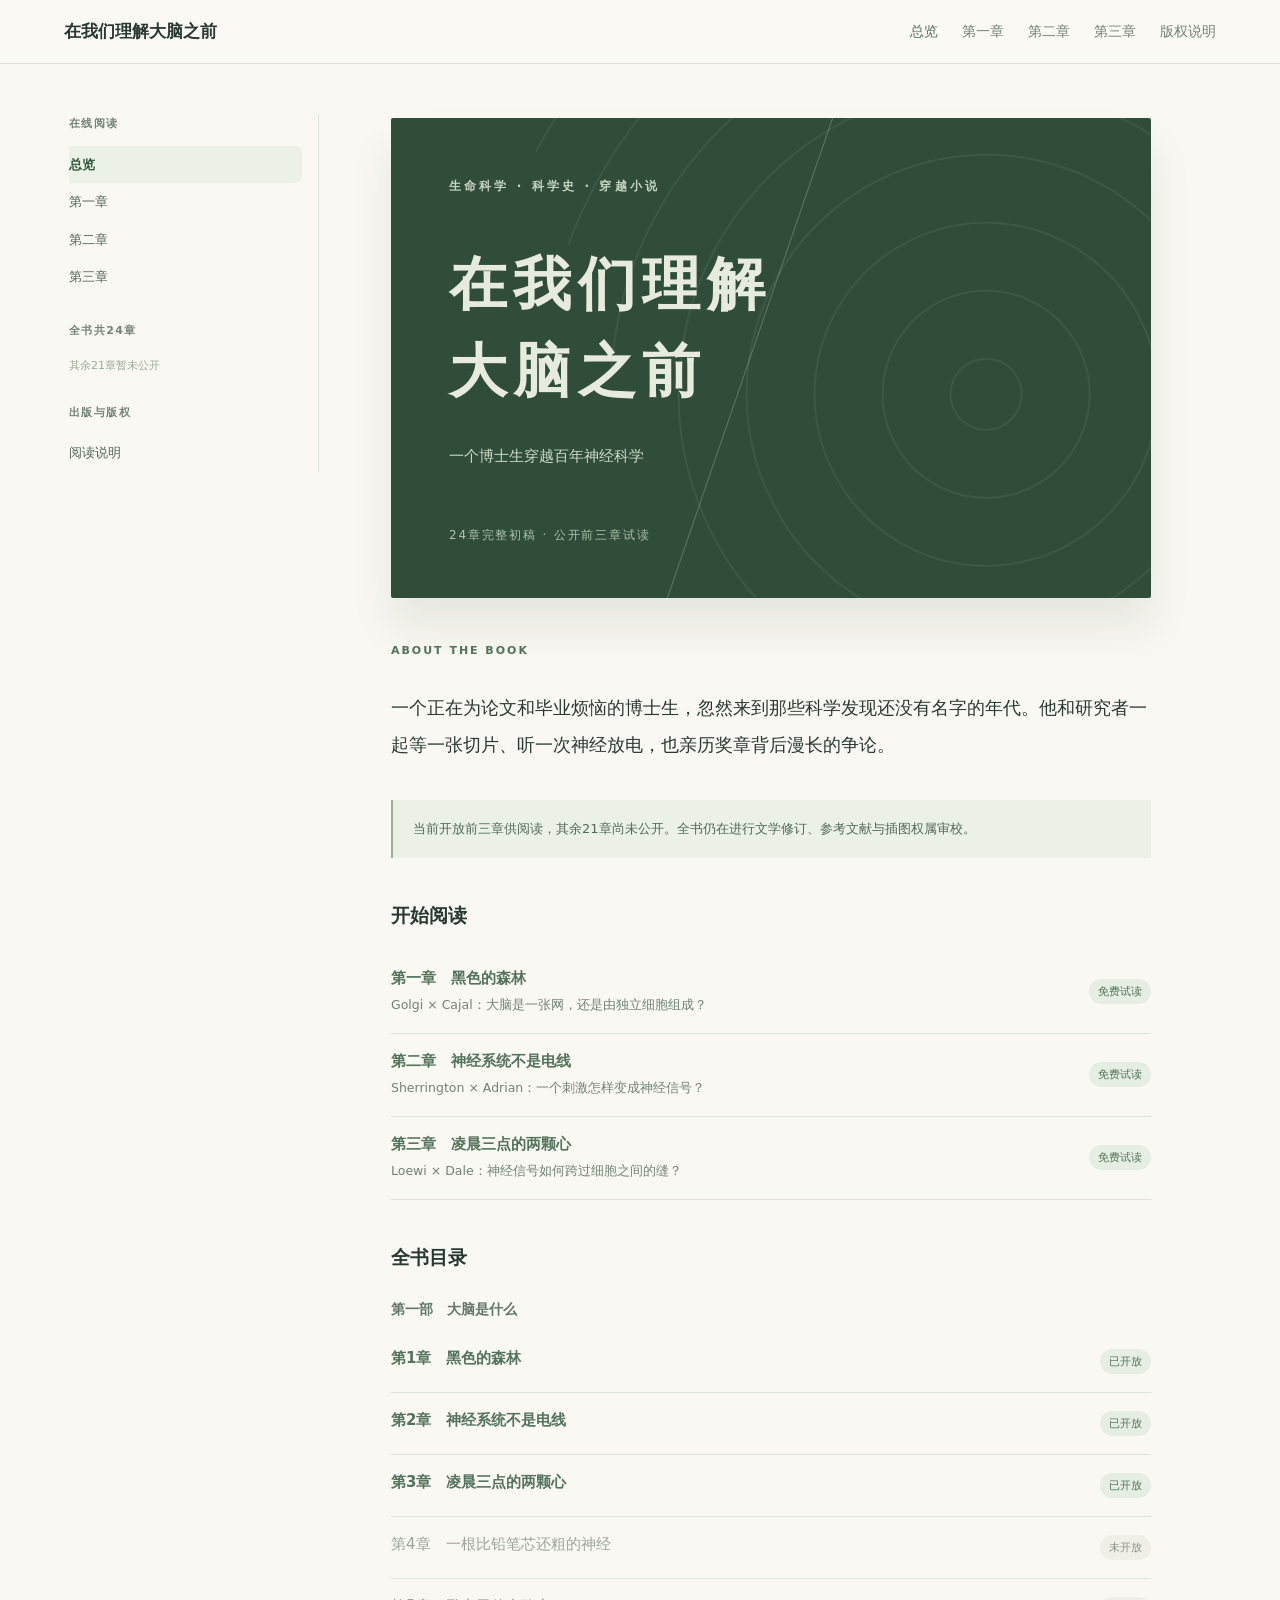
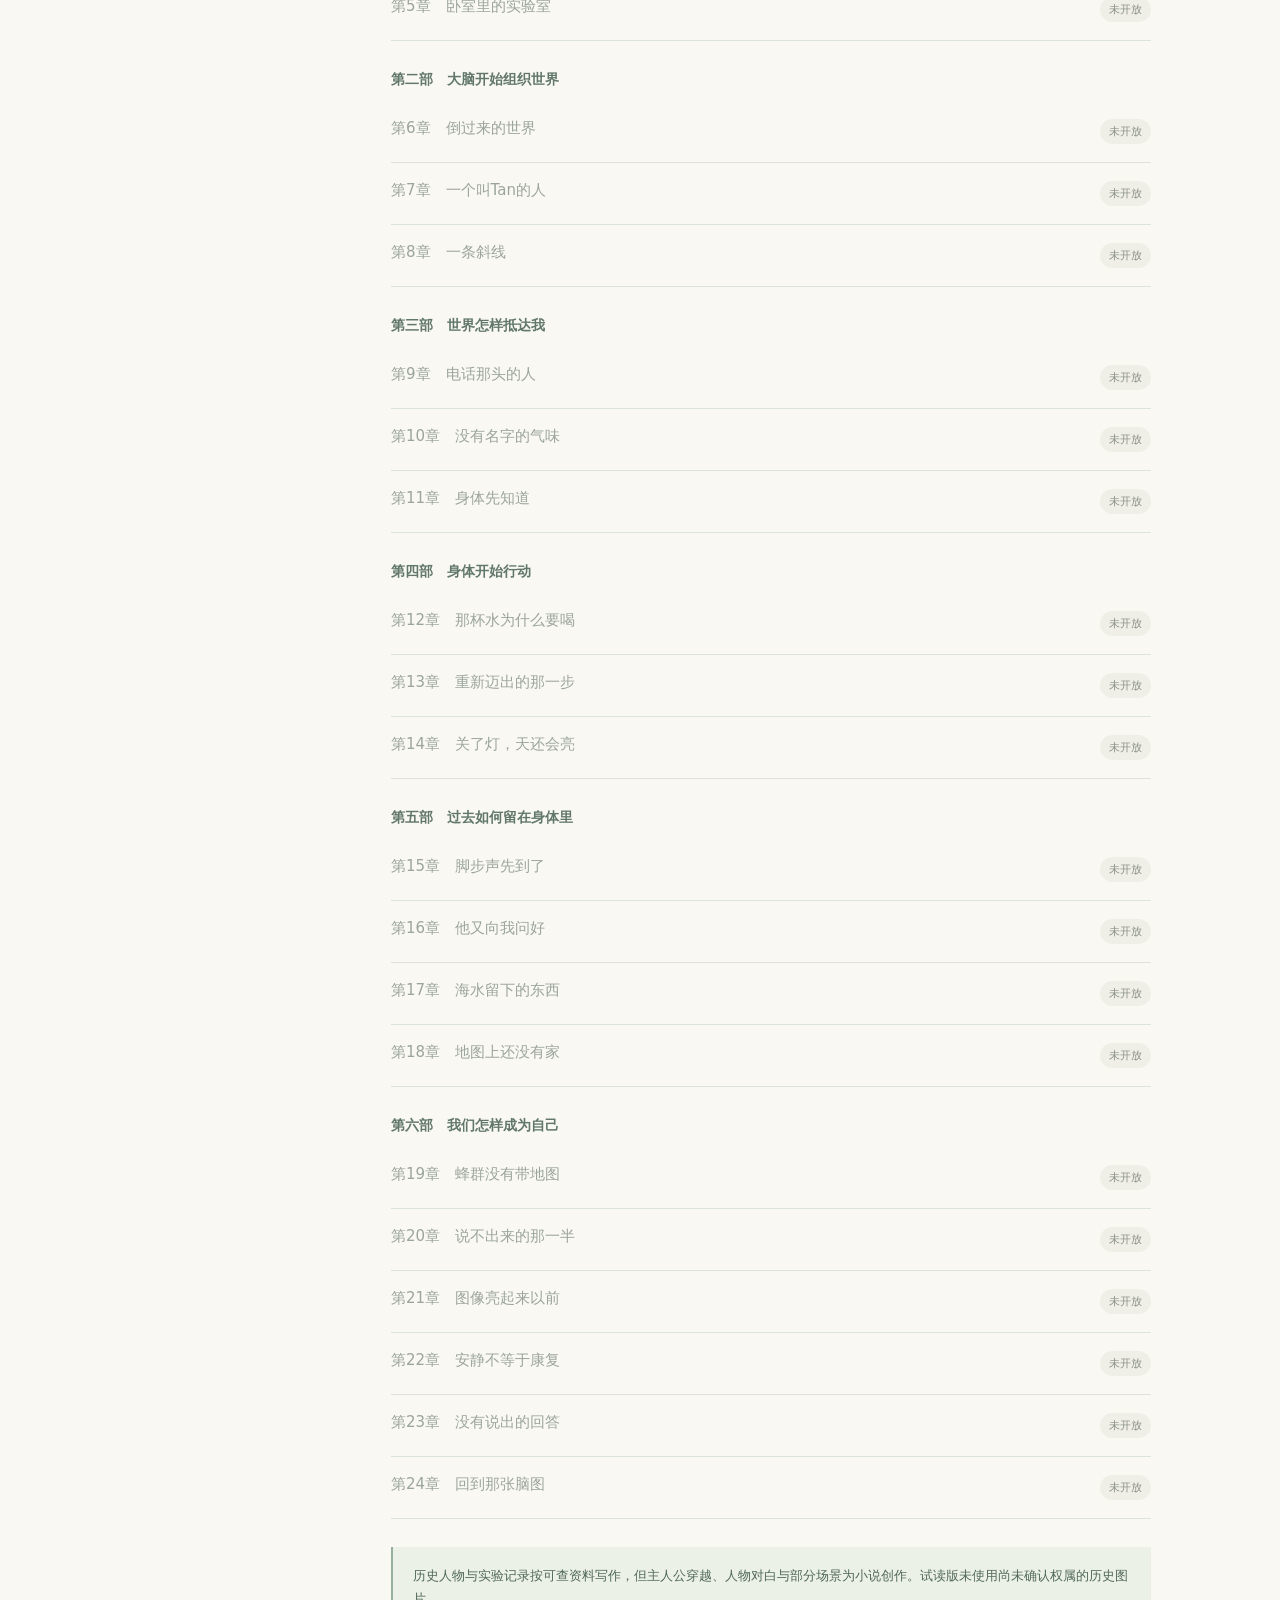
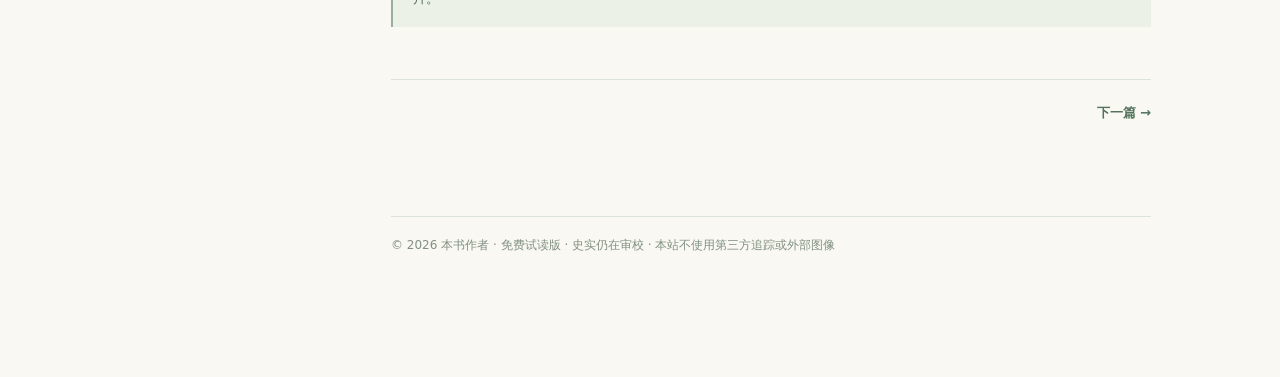
==== docs/brain-novel/index.html @ 2ee78c42 "Publish Quarto brain-novel three-chapter preview site" ====
<!doctype html>
<html lang="zh-CN"><head><meta charset="UTF-8"/><meta name="viewport" content="width=device-width, initial-scale=1"/>
<title>书籍首页 · 在我们理解大脑之前</title><meta name="description" content="一个博士生穿越百年神经科学——以真实科学史为背景的原创小说，前3章免费试读。"/>
<meta name="theme-color" content="#304d3a"/><link rel="stylesheet" href="book.css"/></head>
<body><a class="skip" href="#content">跳转至正文</a><header class="topbar"><div class="topbar-inner">
<a class="brand" href="index.html">在我们理解大脑之前</a><div class="toplinks"><a href="index.html" class="active">总览</a><a href="ch01.html" class="">第一章</a><a href="ch02.html" class="">第二章</a><a href="ch03.html" class="">第三章</a><a href="about.html" class="">版权说明</a></div></div></header>
<div class="layout"><aside class="sidenav" aria-label="试读目录"><div class="nav-label">在线阅读</div><a href="index.html" class="active">总览</a><a href="ch01.html" class="">第一章</a><a href="ch02.html" class="">第二章</a><a href="ch03.html" class="">第三章</a><div class="nav-label">全书共24章</div><span class="small">其余21章暂未公开</span><div class="nav-label">出版与版权</div><a href="about.html">阅读说明</a></aside>
<main id="content"><div class="cover"><div class="cover-small">生命科学 · 科学史 · 穿越小说</div>
<div class="cover-title">在我们理解<br/>大脑之前</div><div class="cover-sub">一个博士生穿越百年神经科学</div>
<div class="cover-bottom">24章完整初稿 · 公开前三章试读</div></div>
<div class="overline">ABOUT THE BOOK</div><div class="lead">一个正在为论文和毕业烦恼的博士生，忽然来到那些科学发现还没有名字的年代。他和研究者一起等一张切片、听一次神经放电，也亲历奖章背后漫长的争论。</div>
<div class="info">当前开放前三章供阅读，其余21章尚未公开。全书仍在进行文学修订、参考文献与插图权属审校。</div><h2 class="section-heading">开始阅读</h2><div class="chapter-teaser"><div><a href="ch01.html">第一章　黑色的森林</a><small>Golgi × Cajal：大脑是一张网，还是由独立细胞组成？</small></div><span class="chip">免费试读</span></div><div class="chapter-teaser"><div><a href="ch02.html">第二章　神经系统不是电线</a><small>Sherrington × Adrian：一个刺激怎样变成神经信号？</small></div><span class="chip">免费试读</span></div><div class="chapter-teaser"><div><a href="ch03.html">第三章　凌晨三点的两颗心</a><small>Loewi × Dale：神经信号如何跨过细胞之间的缝？</small></div><span class="chip">免费试读</span></div><h2 class="section-heading">全书目录</h2><h3 style="font:700 14px var(--sans);margin:30px 0 12px;color:#617769">第一部　大脑是什么</h3><div class="chapter-teaser"><a href="ch01.html">第1章　黑色的森林</a><span class="chip">已开放</span></div><div class="chapter-teaser"><a href="ch02.html">第2章　神经系统不是电线</a><span class="chip">已开放</span></div><div class="chapter-teaser"><a href="ch03.html">第3章　凌晨三点的两颗心</a><span class="chip">已开放</span></div><div class="chapter-teaser" style="color:#9ba59b"><span>第4章　一根比铅笔芯还粗的神经</span><span class="chip locked">未开放</span></div><div class="chapter-teaser" style="color:#9ba59b"><span>第5章　卧室里的实验室</span><span class="chip locked">未开放</span></div><h3 style="font:700 14px var(--sans);margin:30px 0 12px;color:#617769">第二部　大脑开始组织世界</h3><div class="chapter-teaser" style="color:#9ba59b"><span>第6章　倒过来的世界</span><span class="chip locked">未开放</span></div><div class="chapter-teaser" style="color:#9ba59b"><span>第7章　一个叫Tan的人</span><span class="chip locked">未开放</span></div><div class="chapter-teaser" style="color:#9ba59b"><span>第8章　一条斜线</span><span class="chip locked">未开放</span></div><h3 style="font:700 14px var(--sans);margin:30px 0 12px;color:#617769">第三部　世界怎样抵达我</h3><div class="chapter-teaser" style="color:#9ba59b"><span>第9章　电话那头的人</span><span class="chip locked">未开放</span></div><div class="chapter-teaser" style="color:#9ba59b"><span>第10章　没有名字的气味</span><span class="chip locked">未开放</span></div><div class="chapter-teaser" style="color:#9ba59b"><span>第11章　身体先知道</span><span class="chip locked">未开放</span></div><h3 style="font:700 14px var(--sans);margin:30px 0 12px;color:#617769">第四部　身体开始行动</h3><div class="chapter-teaser" style="color:#9ba59b"><span>第12章　那杯水为什么要喝</span><span class="chip locked">未开放</span></div><div class="chapter-teaser" style="color:#9ba59b"><span>第13章　重新迈出的那一步</span><span class="chip locked">未开放</span></div><div class="chapter-teaser" style="color:#9ba59b"><span>第14章　关了灯，天还会亮</span><span class="chip locked">未开放</span></div><h3 style="font:700 14px var(--sans);margin:30px 0 12px;color:#617769">第五部　过去如何留在身体里</h3><div class="chapter-teaser" style="color:#9ba59b"><span>第15章　脚步声先到了</span><span class="chip locked">未开放</span></div><div class="chapter-teaser" style="color:#9ba59b"><span>第16章　他又向我问好</span><span class="chip locked">未开放</span></div><div class="chapter-teaser" style="color:#9ba59b"><span>第17章　海水留下的东西</span><span class="chip locked">未开放</span></div><div class="chapter-teaser" style="color:#9ba59b"><span>第18章　地图上还没有家</span><span class="chip locked">未开放</span></div><h3 style="font:700 14px var(--sans);margin:30px 0 12px;color:#617769">第六部　我们怎样成为自己</h3><div class="chapter-teaser" style="color:#9ba59b"><span>第19章　蜂群没有带地图</span><span class="chip locked">未开放</span></div><div class="chapter-teaser" style="color:#9ba59b"><span>第20章　说不出来的那一半</span><span class="chip locked">未开放</span></div><div class="chapter-teaser" style="color:#9ba59b"><span>第21章　图像亮起来以前</span><span class="chip locked">未开放</span></div><div class="chapter-teaser" style="color:#9ba59b"><span>第22章　安静不等于康复</span><span class="chip locked">未开放</span></div><div class="chapter-teaser" style="color:#9ba59b"><span>第23章　没有说出的回答</span><span class="chip locked">未开放</span></div><div class="chapter-teaser" style="color:#9ba59b"><span>第24章　回到那张脑图</span><span class="chip locked">未开放</span></div><div class="info">历史人物与实验记录按可查资料写作，但主人公穿越、人物对白与部分场景为小说创作。试读版未使用尚未确认权属的历史图片。</div><nav class="endnav"><span></span><a href="ch01.html">下一篇 →</a></nav><footer class="footer">© 2026 本书作者 · 免费试读版 · 史实仍在审校 · 本站不使用第三方追踪或外部图像</footer></main></div>
</body></html>
---- docs/brain-novel/book.css ----
/* Dedicated, original site typography—no third-party images, scripts, fonts. */
:root{--ink:#28392f;--muted:#718275;--paper:#f9f8f2;--panel:#fffefa;--line:#dce3d8;--accent:#53735d;--accentlight:#ecf1e8;--sans:"Noto Sans CJK SC","PingFang SC","Microsoft YaHei",system-ui,sans-serif;--serif:"Source Han Serif SC","Noto Serif CJK SC","Songti SC","SimSun",serif}
*{box-sizing:border-box}html{scroll-behavior:smooth}body{margin:0;background:var(--paper);color:var(--ink);font-family:var(--serif);-webkit-font-smoothing:antialiased}
a{color:var(--accent);text-underline-offset:3px}a:hover{color:#243e2b}
.topbar{height:64px;background:rgba(250,249,244,.94);position:sticky;top:0;z-index:9;backdrop-filter:blur(12px);border-bottom:1px solid var(--line);font:14px var(--sans)}
.topbar-inner{max-width:1200px;height:100%;margin:auto;padding:0 24px;display:flex;align-items:center;justify-content:space-between;gap:20px}.brand{font-family:var(--serif);font-weight:700;font-size:17px;text-decoration:none;color:var(--ink);white-space:nowrap}.toplinks{display:flex;align-items:center;gap:24px}.toplinks a{text-decoration:none;color:var(--muted)}.toplinks a.active,.toplinks a:hover{color:var(--accent)}
.layout{max-width:1190px;margin:0 auto;display:grid;grid-template-columns:250px minmax(0,760px);gap:72px;padding:50px 24px 120px}.sidenav{position:sticky;align-self:start;top:112px;max-height:calc(100vh - 140px);overflow:auto;font:13px/1.8 var(--sans);padding-right:16px;border-right:1px solid var(--line)}.nav-label{font-size:11px;font-weight:750;color:var(--muted);letter-spacing:.13em;margin:26px 0 12px}.nav-label:first-child{margin-top:0}.sidenav a{display:block;padding:7px 10px;margin-left:-10px;border-radius:7px;text-decoration:none;color:#526458}.sidenav a.active{color:#30583c;background:var(--accentlight);font-weight:700}.sidenav .disabled{display:block;padding:6px 10px;color:#a6aea4}.sidenav .small{font-size:11px;color:#9aa798}
main{min-width:0}.overline{font:700 11px/1.6 var(--sans);letter-spacing:.18em;color:var(--accent);text-transform:uppercase}.chapter-name{font-size:42px;font-weight:700;line-height:1.4;letter-spacing:.04em;margin:18px 0 12px;color:#24392b}.subtitle{font:15px/1.7 var(--sans);color:#708173;margin-bottom:42px}.chapter-rule{width:48px;height:2px;background:#88a38e;margin:24px 0 40px}.prose{font-size:17px;line-height:2.05;letter-spacing:.013em}.prose p{margin:0 0 1.32em;text-align:justify;text-indent:2em}.prose hr{border:0;margin:44px auto;width:54px;height:1px;background:#8fa494}.prose hr:after{content:'✦';font-size:13px;position:relative;top:-15px;left:21px;background:var(--paper);color:#748d75;padding:0 6px}.footnotes{border-top:1px solid var(--line);padding-top:26px;margin-top:70px}.footnotes h2{font:700 18px var(--sans);margin:0 0 20px}.footnotes p{font:13px/1.85 var(--sans);text-indent:0;margin:0 0 12px;color:#4e6053}.refs{font:12px/1.7 var(--sans);padding-left:0;list-style:none;color:#586b5e}.refs li{margin:0 0 8px;overflow-wrap:anywhere}.footnote-note{font:12px/1.8 var(--sans);color:var(--muted)}.endnav{display:flex;justify-content:space-between;border-top:1px solid var(--line);margin-top:52px;padding:24px 0;gap:12px;font:13px var(--sans)}.endnav a{text-decoration:none;font-weight:600}.footer{border-top:1px solid var(--line);margin-top:70px;padding-top:18px;color:#819083;font:12px/1.8 var(--sans)}
/* Cover intentionally uses CSS geometry, not copied archival art */
.cover{background:#304d3a;min-height:480px;color:#e6ebdd;padding:60px 58px;position:relative;overflow:hidden;border-radius:2px;box-shadow:0 28px 44px rgba(34,60,42,.09);margin:4px 0 44px}.cover:before{content:'';position:absolute;inset:-190px -160px -140px 30%;background:repeating-radial-gradient(circle at 50% 58%,transparent 0 34px,rgba(230,240,225,.07) 35px 36px,transparent 37px 68px);transform:rotate(-19deg)}.cover:after{content:'';position:absolute;left:45%;top:-30%;height:180%;border-left:1px solid rgba(231,241,229,.25);transform:rotate(19deg)}.cover-small{position:relative;z-index:1;font:700 12px var(--sans);letter-spacing:.26em;color:#c5d3bf}.cover-title{position:relative;z-index:1;font-weight:700;letter-spacing:.11em;font-size:clamp(37px,5vw,58px);line-height:1.5;margin:46px 0 26px;max-width:430px}.cover-sub{position:relative;z-index:1;font:15px/2 var(--sans);color:#cdd9c5}.cover-bottom{position:absolute;bottom:54px;left:58px;font:12px var(--sans);letter-spacing:.15em;color:#adc3aa}
.lead{font-size:18px;line-height:2.1;margin:30px 0 35px}.info{background:var(--accentlight);border-left:2px solid #98b09b;padding:17px 20px;font:13px/1.8 var(--sans);color:#516957;margin:28px 0}.section-heading{font:700 19px var(--sans);margin:45px 0 22px}.chapter-teaser{border-bottom:1px solid var(--line);padding:18px 0;display:flex;gap:14px;justify-content:space-between;font:15px var(--sans)}.chapter-teaser a{text-decoration:none;font-weight:650}.chapter-teaser small{display:block;color:var(--muted);margin-top:7px;line-height:1.6}.chip{font:11px var(--sans);color:#517359;background:#e6ede3;border-radius:20px;padding:5px 9px;align-self:center;white-space:nowrap}.chip.locked{background:#f0efe7;color:#8a9188}.skip{position:absolute;left:-9999px}.skip:focus{left:12px;top:12px;padding:12px;background:white;z-index:100}
@media(max-width:920px){.layout{grid-template-columns:1fr;gap:0;padding:34px 26px 80px}.sidenav{display:none}.topbar-inner{padding:0 18px}.chapter-name{font-size:36px}.cover{min-height:440px;padding:48px 38px}.cover-bottom{left:38px}.prose{font-size:16px;line-height:2.05}}
@media(max-width:560px){.topbar{height:58px}.toplinks{gap:12px;font-size:12px}.toplinks a:not(.keep){display:none}.layout{padding:28px 18px 60px}.chapter-name{font-size:30px}.cover{min-height:390px;padding:38px 28px}.cover-title{font-size:37px;margin-top:34px}.cover-bottom{left:28px;bottom:36px}.prose{font-size:16px;line-height:2.02;letter-spacing:0}.chapter-teaser{align-items:center}.subtitle{font-size:13px}}
/* Quarto-generated book styling applied after GitHub Actions rebuild */
#quarto-content p{font-family:var(--serif);line-height:2.04;font-size:1.05rem}#quarto-content h1,#quarto-content h2{font-family:var(--serif)}#quarto-content .page-columns{max-width:1250px}.sidebar{font-family:var(--sans)}.quarto-title-block .title{letter-spacing:.08em}
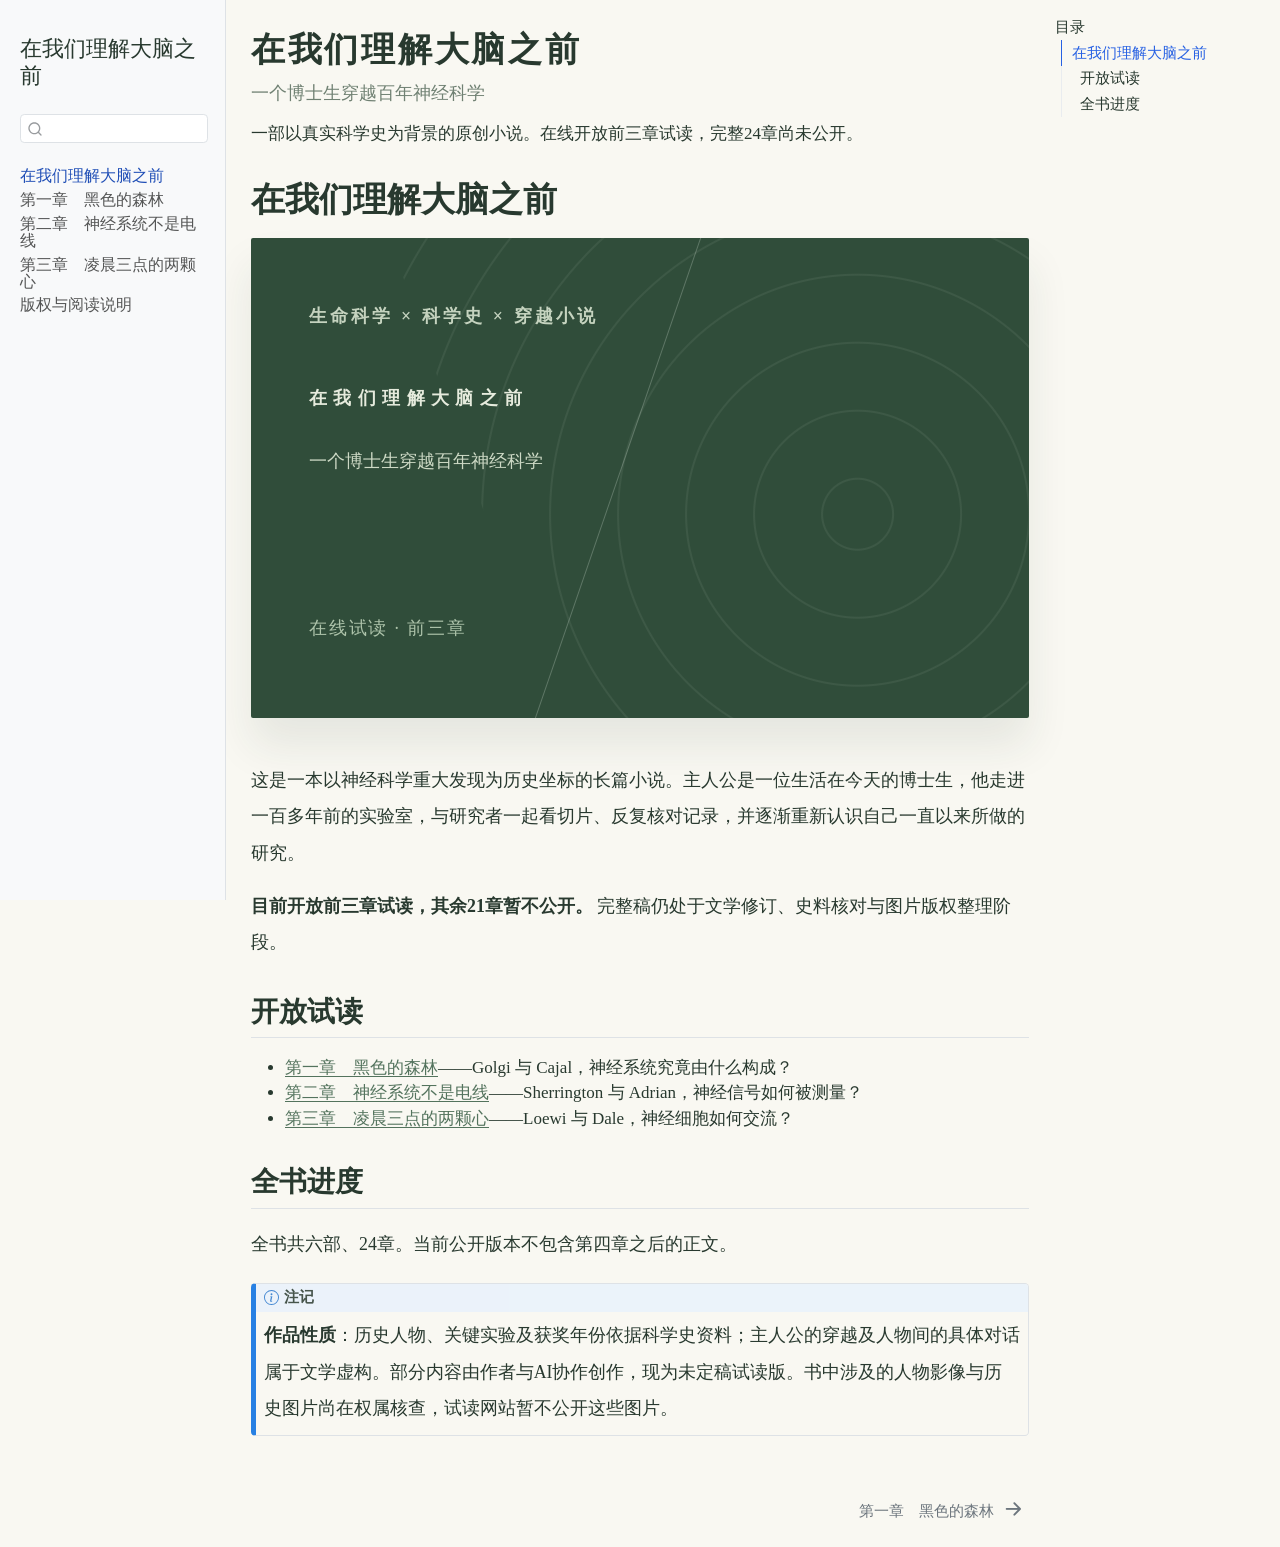
==== commit 34fda54e: "Build Quarto preview of brain novel" ====
--- a/docs/brain-novel/index.html
+++ b/docs/brain-novel/index.html
@@ -1,13 +1,652 @@
-<!doctype html>
-<html lang="zh-CN"><head><meta charset="UTF-8"/><meta name="viewport" content="width=device-width, initial-scale=1"/>
-<title>书籍首页 · 在我们理解大脑之前</title><meta name="description" content="一个博士生穿越百年神经科学——以真实科学史为背景的原创小说，前3章免费试读。"/>
-<meta name="theme-color" content="#304d3a"/><link rel="stylesheet" href="book.css"/></head>
-<body><a class="skip" href="#content">跳转至正文</a><header class="topbar"><div class="topbar-inner">
-<a class="brand" href="index.html">在我们理解大脑之前</a><div class="toplinks"><a href="index.html" class="active">总览</a><a href="ch01.html" class="">第一章</a><a href="ch02.html" class="">第二章</a><a href="ch03.html" class="">第三章</a><a href="about.html" class="">版权说明</a></div></div></header>
-<div class="layout"><aside class="sidenav" aria-label="试读目录"><div class="nav-label">在线阅读</div><a href="index.html" class="active">总览</a><a href="ch01.html" class="">第一章</a><a href="ch02.html" class="">第二章</a><a href="ch03.html" class="">第三章</a><div class="nav-label">全书共24章</div><span class="small">其余21章暂未公开</span><div class="nav-label">出版与版权</div><a href="about.html">阅读说明</a></aside>
-<main id="content"><div class="cover"><div class="cover-small">生命科学 · 科学史 · 穿越小说</div>
-<div class="cover-title">在我们理解<br/>大脑之前</div><div class="cover-sub">一个博士生穿越百年神经科学</div>
-<div class="cover-bottom">24章完整初稿 · 公开前三章试读</div></div>
-<div class="overline">ABOUT THE BOOK</div><div class="lead">一个正在为论文和毕业烦恼的博士生，忽然来到那些科学发现还没有名字的年代。他和研究者一起等一张切片、听一次神经放电，也亲历奖章背后漫长的争论。</div>
-<div class="info">当前开放前三章供阅读，其余21章尚未公开。全书仍在进行文学修订、参考文献与插图权属审校。</div><h2 class="section-heading">开始阅读</h2><div class="chapter-teaser"><div><a href="ch01.html">第一章　黑色的森林</a><small>Golgi × Cajal：大脑是一张网，还是由独立细胞组成？</small></div><span class="chip">免费试读</span></div><div class="chapter-teaser"><div><a href="ch02.html">第二章　神经系统不是电线</a><small>Sherrington × Adrian：一个刺激怎样变成神经信号？</small></div><span class="chip">免费试读</span></div><div class="chapter-teaser"><div><a href="ch03.html">第三章　凌晨三点的两颗心</a><small>Loewi × Dale：神经信号如何跨过细胞之间的缝？</small></div><span class="chip">免费试读</span></div><h2 class="section-heading">全书目录</h2><h3 style="font:700 14px var(--sans);margin:30px 0 12px;color:#617769">第一部　大脑是什么</h3><div class="chapter-teaser"><a href="ch01.html">第1章　黑色的森林</a><span class="chip">已开放</span></div><div class="chapter-teaser"><a href="ch02.html">第2章　神经系统不是电线</a><span class="chip">已开放</span></div><div class="chapter-teaser"><a href="ch03.html">第3章　凌晨三点的两颗心</a><span class="chip">已开放</span></div><div class="chapter-teaser" style="color:#9ba59b"><span>第4章　一根比铅笔芯还粗的神经</span><span class="chip locked">未开放</span></div><div class="chapter-teaser" style="color:#9ba59b"><span>第5章　卧室里的实验室</span><span class="chip locked">未开放</span></div><h3 style="font:700 14px var(--sans);margin:30px 0 12px;color:#617769">第二部　大脑开始组织世界</h3><div class="chapter-teaser" style="color:#9ba59b"><span>第6章　倒过来的世界</span><span class="chip locked">未开放</span></div><div class="chapter-teaser" style="color:#9ba59b"><span>第7章　一个叫Tan的人</span><span class="chip locked">未开放</span></div><div class="chapter-teaser" style="color:#9ba59b"><span>第8章　一条斜线</span><span class="chip locked">未开放</span></div><h3 style="font:700 14px var(--sans);margin:30px 0 12px;color:#617769">第三部　世界怎样抵达我</h3><div class="chapter-teaser" style="color:#9ba59b"><span>第9章　电话那头的人</span><span class="chip locked">未开放</span></div><div class="chapter-teaser" style="color:#9ba59b"><span>第10章　没有名字的气味</span><span class="chip locked">未开放</span></div><div class="chapter-teaser" style="color:#9ba59b"><span>第11章　身体先知道</span><span class="chip locked">未开放</span></div><h3 style="font:700 14px var(--sans);margin:30px 0 12px;color:#617769">第四部　身体开始行动</h3><div class="chapter-teaser" style="color:#9ba59b"><span>第12章　那杯水为什么要喝</span><span class="chip locked">未开放</span></div><div class="chapter-teaser" style="color:#9ba59b"><span>第13章　重新迈出的那一步</span><span class="chip locked">未开放</span></div><div class="chapter-teaser" style="color:#9ba59b"><span>第14章　关了灯，天还会亮</span><span class="chip locked">未开放</span></div><h3 style="font:700 14px var(--sans);margin:30px 0 12px;color:#617769">第五部　过去如何留在身体里</h3><div class="chapter-teaser" style="color:#9ba59b"><span>第15章　脚步声先到了</span><span class="chip locked">未开放</span></div><div class="chapter-teaser" style="color:#9ba59b"><span>第16章　他又向我问好</span><span class="chip locked">未开放</span></div><div class="chapter-teaser" style="color:#9ba59b"><span>第17章　海水留下的东西</span><span class="chip locked">未开放</span></div><div class="chapter-teaser" style="color:#9ba59b"><span>第18章　地图上还没有家</span><span class="chip locked">未开放</span></div><h3 style="font:700 14px var(--sans);margin:30px 0 12px;color:#617769">第六部　我们怎样成为自己</h3><div class="chapter-teaser" style="color:#9ba59b"><span>第19章　蜂群没有带地图</span><span class="chip locked">未开放</span></div><div class="chapter-teaser" style="color:#9ba59b"><span>第20章　说不出来的那一半</span><span class="chip locked">未开放</span></div><div class="chapter-teaser" style="color:#9ba59b"><span>第21章　图像亮起来以前</span><span class="chip locked">未开放</span></div><div class="chapter-teaser" style="color:#9ba59b"><span>第22章　安静不等于康复</span><span class="chip locked">未开放</span></div><div class="chapter-teaser" style="color:#9ba59b"><span>第23章　没有说出的回答</span><span class="chip locked">未开放</span></div><div class="chapter-teaser" style="color:#9ba59b"><span>第24章　回到那张脑图</span><span class="chip locked">未开放</span></div><div class="info">历史人物与实验记录按可查资料写作，但主人公穿越、人物对白与部分场景为小说创作。试读版未使用尚未确认权属的历史图片。</div><nav class="endnav"><span></span><a href="ch01.html">下一篇 →</a></nav><footer class="footer">© 2026 本书作者 · 免费试读版 · 史实仍在审校 · 本站不使用第三方追踪或外部图像</footer></main></div>
+<!DOCTYPE html>
+<html xmlns="http://www.w3.org/1999/xhtml" lang="zh-Hans" xml:lang="zh-Hans"><head>
+
+<meta charset="utf-8">
+<meta name="generator" content="quarto-1.10.19">
+
+<meta name="viewport" content="width=device-width, initial-scale=1.0, user-scalable=yes">
+
+<meta name="description" content="一部以真实科学史为背景的原创小说。在线开放前三章试读，完整24章尚未公开。">
+
+<title>在我们理解大脑之前</title>
+<style>
+/* Default styles provided by pandoc.
+** See https://pandoc.org/MANUAL.html#variables-for-html for config info.
+*/
+span.smallcaps{font-variant: small-caps;}
+div.columns{display: flex; gap: 1.5em;}
+div.column{flex: auto;}
+@media screen {
+div.columns{gap: min(4vw, 1.5em);}
+div.column{overflow-x: auto;}
+}
+div.hanging-indent{margin-left: 1.5em; text-indent: -1.5em;}
+ul.task-list{list-style: none;}
+ul.task-list li input[type="checkbox"] {
+  width: 0.8em;
+  margin: 0 0.8em 0.2em -1em; /* quarto-specific, see https://github.com/quarto-dev/quarto-cli/issues/4556 */ 
+  vertical-align: middle;
+}
+</style>
+
+
+<script src="site_libs/quarto-nav/quarto-nav.js"></script>
+<script src="site_libs/quarto-nav/headroom.min.js"></script>
+<script src="site_libs/clipboard/clipboard.min.js"></script>
+<script src="site_libs/quarto-search/autocomplete.umd.js"></script>
+<script src="site_libs/quarto-search/fuse.min.js"></script>
+<script src="site_libs/quarto-search/quarto-search.js"></script>
+<meta name="quarto:offset" content="./">
+<link href="./ch01.html" rel="next">
+<script src="site_libs/quarto-html/quarto.js" type="module"></script>
+<script src="site_libs/quarto-html/tabsets/tabsets.js" type="module"></script>
+<script src="site_libs/quarto-html/popper.min.js"></script>
+<script src="site_libs/quarto-html/tippy.umd.min.js"></script>
+<script src="site_libs/quarto-html/anchor.min.js"></script>
+<link href="site_libs/quarto-html/tippy.css" rel="stylesheet">
+<link href="site_libs/quarto-html/quarto-syntax-highlighting-bf27225e3a48a9273f3daa8f8e829971.css" rel="stylesheet" id="quarto-text-highlighting-styles">
+<script src="site_libs/bootstrap/bootstrap.min.js"></script>
+<link href="site_libs/bootstrap/bootstrap-icons.css" rel="stylesheet">
+<link href="site_libs/bootstrap/bootstrap-ec3878898bf37463fae59faabc695f0f.min.css" rel="stylesheet" append-hash="true" id="quarto-bootstrap" data-mode="light">
+<script id="quarto-search-options" type="application/json">{
+  "location": "sidebar",
+  "copy-button": false,
+  "collapse-after": 3,
+  "panel-placement": "start",
+  "type": "textbox",
+  "limit": 50,
+  "keyboard-shortcut": [
+    "f",
+    "/",
+    "s"
+  ],
+  "show-item-context": false,
+  "language": {
+    "search-no-results-text": "没有结果",
+    "search-matching-documents-text": "匹配的文档",
+    "search-copy-link-title": "复制搜索链接",
+    "search-hide-matches-text": "隐藏其它匹配结果",
+    "search-more-match-text": "更多匹配结果",
+    "search-more-matches-text": "更多匹配结果",
+    "search-clear-button-title": "清除",
+    "search-text-placeholder": "",
+    "search-detached-cancel-button-title": "取消",
+    "search-submit-button-title": "提交",
+    "search-label": "搜索"
+  }
+}</script>
+<style>html{ scroll-behavior: smooth; }</style>
+
+
+<link rel="stylesheet" href="book.css">
+</head>
+
+<body class="nav-sidebar docked quarto-light">
+
+<div id="quarto-search-results"></div>
+  <header id="quarto-header" class="headroom fixed-top">
+  <nav class="quarto-secondary-nav">
+    <div class="container-fluid d-flex">
+      <button type="button" class="quarto-btn-toggle btn" data-bs-toggle="collapse" role="button" data-bs-target=".quarto-sidebar-collapse-item" aria-controls="quarto-sidebar" aria-expanded="false" aria-label="展开或折叠侧边栏导航" onclick="if (window.quartoToggleHeadroom) { window.quartoToggleHeadroom(); }">
+        <i class="bi bi-layout-text-sidebar-reverse"></i>
+      </button>
+        <nav class="quarto-page-breadcrumbs" aria-label="breadcrumb"><ol class="breadcrumb"><li class="breadcrumb-item"><a href="./index.html"><span class="chapter-title">在我们理解大脑之前</span></a></li></ol></nav>
+        <a class="flex-grow-1" role="navigation" data-bs-toggle="collapse" data-bs-target=".quarto-sidebar-collapse-item" aria-controls="quarto-sidebar" aria-expanded="false" aria-label="展开或折叠侧边栏导航" onclick="if (window.quartoToggleHeadroom) { window.quartoToggleHeadroom(); }">      
+        </a>
+      <button type="button" class="btn quarto-search-button" aria-label="搜索" onclick="window.quartoOpenSearch();">
+        <i class="bi bi-search"></i>
+      </button>
+    </div>
+  </nav>
+</header>
+<!-- content -->
+<div id="quarto-content" class="quarto-container page-columns page-rows-contents page-layout-article">
+<!-- sidebar -->
+  <nav id="quarto-sidebar" class="sidebar collapse collapse-horizontal quarto-sidebar-collapse-item sidebar-navigation docked overflow-auto">
+    <div class="pt-lg-2 mt-2 text-left sidebar-header">
+    <div class="sidebar-title mb-0 py-0">
+      <a href="./">在我们理解大脑之前</a> 
+    </div>
+      </div>
+        <div class="mt-2 flex-shrink-0 align-items-center">
+        <div class="sidebar-search">
+        <div id="quarto-search" class="" title="搜索"></div>
+        </div>
+        </div>
+    <div class="sidebar-menu-container"> 
+    <ul class="list-unstyled mt-1">
+        <li class="sidebar-item">
+  <div class="sidebar-item-container"> 
+  <a href="./index.html" class="sidebar-item-text sidebar-link active"><span class="chapter-title">在我们理解大脑之前</span></a>
+  </div>
+</li>
+        <li class="sidebar-item">
+  <div class="sidebar-item-container"> 
+  <a href="./ch01.html" class="sidebar-item-text sidebar-link"><span class="chapter-title">第一章　黑色的森林</span></a>
+  </div>
+</li>
+        <li class="sidebar-item">
+  <div class="sidebar-item-container"> 
+  <a href="./ch02.html" class="sidebar-item-text sidebar-link"><span class="chapter-title">第二章　神经系统不是电线</span></a>
+  </div>
+</li>
+        <li class="sidebar-item">
+  <div class="sidebar-item-container"> 
+  <a href="./ch03.html" class="sidebar-item-text sidebar-link"><span class="chapter-title">第三章　凌晨三点的两颗心</span></a>
+  </div>
+</li>
+        <li class="sidebar-item">
+  <div class="sidebar-item-container"> 
+  <a href="./about.html" class="sidebar-item-text sidebar-link"><span class="chapter-title">版权与阅读说明</span></a>
+  </div>
+</li>
+    </ul>
+    </div>
+</nav>
+<div id="quarto-sidebar-glass" class="quarto-sidebar-collapse-item" data-bs-toggle="collapse" data-bs-target=".quarto-sidebar-collapse-item"></div>
+<!-- margin-sidebar -->
+    <div id="quarto-margin-sidebar" class="sidebar margin-sidebar">
+        <nav id="TOC" role="doc-toc" class="toc-active">
+    <h2 id="toc-title">目录</h2>
+   
+  <ul>
+  <li><a href="#在我们理解大脑之前" id="toc-在我们理解大脑之前" class="nav-link active" data-scroll-target="#在我们理解大脑之前">在我们理解大脑之前</a>
+  <ul class="collapse">
+  <li><a href="#开放试读" id="toc-开放试读" class="nav-link" data-scroll-target="#开放试读">开放试读</a></li>
+  <li><a href="#全书进度" id="toc-全书进度" class="nav-link" data-scroll-target="#全书进度">全书进度</a></li>
+  </ul></li>
+  </ul>
+</nav>
+    </div>
+<!-- main -->
+<main class="content" id="quarto-document-content">
+
+<header id="title-block-header" class="quarto-title-block default">
+<div class="quarto-title">
+<h1 class="title">在我们理解大脑之前</h1>
+<p class="subtitle lead">一个博士生穿越百年神经科学</p>
+</div>
+
+<div>
+  <div class="description">
+    一部以真实科学史为背景的原创小说。在线开放前三章试读，完整24章尚未公开。
+  </div>
+</div>
+
+
+<div class="quarto-title-meta">
+
+    
+  
+    
+  </div>
+  
+
+
+</header>
+
+
+<section id="在我们理解大脑之前" class="level1">
+<h1>在我们理解大脑之前</h1>
+<div class="cover">
+<div class="cover-small">
+<p>生命科学 × 科学史 × 穿越小说</p>
+</div>
+<div class="cover-title">
+<p>在我们理解大脑之前</p>
+</div>
+<div class="cover-sub">
+<p>一个博士生穿越百年神经科学</p>
+</div>
+<div class="cover-bottom">
+<p>在线试读 · 前三章</p>
+</div>
+</div>
+<p>这是一本以神经科学重大发现为历史坐标的长篇小说。主人公是一位生活在今天的博士生，他走进一百多年前的实验室，与研究者一起看切片、反复核对记录，并逐渐重新认识自己一直以来所做的研究。</p>
+<p><strong>目前开放前三章试读，其余21章暂不公开。</strong> 完整稿仍处于文学修订、史料核对与图片版权整理阶段。</p>
+<section id="开放试读" class="level2">
+<h2 class="anchored" data-anchor-id="开放试读">开放试读</h2>
+<ul>
+<li><a href="./ch01.html">第一章　黑色的森林</a>——Golgi 与 Cajal，神经系统究竟由什么构成？</li>
+<li><a href="./ch02.html">第二章　神经系统不是电线</a>——Sherrington 与 Adrian，神经信号如何被测量？</li>
+<li><a href="./ch03.html">第三章　凌晨三点的两颗心</a>——Loewi 与 Dale，神经细胞如何交流？</li>
+</ul>
+</section>
+<section id="全书进度" class="level2">
+<h2 class="anchored" data-anchor-id="全书进度">全书进度</h2>
+<p>全书共六部、24章。当前公开版本不包含第四章之后的正文。</p>
+<div class="callout callout-style-default callout-note callout-titled">
+<div class="callout-header d-flex align-content-center">
+<div class="callout-icon-container">
+<i class="callout-icon"></i>
+</div>
+<div class="callout-title-container flex-fill">
+注记
+</div>
+</div>
+<div class="callout-body-container callout-body">
+<p><strong>作品性质</strong>：历史人物、关键实验及获奖年份依据科学史资料；主人公的穿越及人物间的具体对话属于文学虚构。部分内容由作者与AI协作创作，现为未定稿试读版。书中涉及的人物影像与历史图片尚在权属核查，试读网站暂不公开这些图片。</p>
+</div>
+</div>
+
+
+</section>
+</section>
+
+</main> <!-- /main -->
+<script id="quarto-html-after-body" type="application/javascript">
+  window.document.addEventListener("DOMContentLoaded", function (event) {
+    const icon = "";
+    const anchorJS = new window.AnchorJS();
+    anchorJS.options = {
+      placement: 'right',
+      icon: icon
+    };
+    anchorJS.add('.anchored');
+    const isCodeAnnotation = (el) => {
+      for (const clz of el.classList) {
+        if (clz.startsWith('code-annotation-')) {                     
+          return true;
+        }
+      }
+      return false;
+    }
+    const onCopySuccess = function(e) {
+      // button target
+      const button = e.trigger;
+      // don't keep focus
+      button.blur();
+      // flash "checked"
+      button.classList.add('code-copy-button-checked');
+      var currentTitle = button.getAttribute("title");
+      button.setAttribute("title", "已复制");
+      let tooltip;
+      if (window.bootstrap) {
+        button.setAttribute("data-bs-toggle", "tooltip");
+        button.setAttribute("data-bs-placement", "left");
+        button.setAttribute("data-bs-title", "已复制");
+        tooltip = new bootstrap.Tooltip(button, 
+          { trigger: "manual", 
+            customClass: "code-copy-button-tooltip",
+            offset: [0, -8]});
+        tooltip.show();    
+      }
+      setTimeout(function() {
+        if (tooltip) {
+          tooltip.hide();
+          button.removeAttribute("data-bs-title");
+          button.removeAttribute("data-bs-toggle");
+          button.removeAttribute("data-bs-placement");
+        }
+        button.setAttribute("title", currentTitle);
+        button.classList.remove('code-copy-button-checked');
+      }, 1000);
+      // clear code selection
+      e.clearSelection();
+    }
+    const getTextToCopy = function(trigger) {
+      const outerScaffold = trigger.parentElement.cloneNode(true);
+      const codeEl = outerScaffold.querySelector('code');
+      for (const childEl of codeEl.children) {
+        if (isCodeAnnotation(childEl)) {
+          childEl.remove();
+        }
+      }
+      return codeEl.innerText;
+    }
+    const clipboard = new window.ClipboardJS('.code-copy-button:not([data-in-quarto-modal])', {
+      text: getTextToCopy
+    });
+    clipboard.on('success', onCopySuccess);
+    if (window.document.getElementById('quarto-embedded-source-code-modal')) {
+      const clipboardModal = new window.ClipboardJS('.code-copy-button[data-in-quarto-modal]', {
+        text: getTextToCopy,
+        container: window.document.getElementById('quarto-embedded-source-code-modal')
+      });
+      clipboardModal.on('success', onCopySuccess);
+    }
+      var localhostRegex = new RegExp(/^(?:http|https):\/\/localhost\:?[0-9]*\//);
+      var mailtoRegex = new RegExp(/^mailto:/);
+        var filterRegex = new RegExp('/' + window.location.host + '/');
+      var isInternal = (href) => {
+          return filterRegex.test(href) || localhostRegex.test(href) || mailtoRegex.test(href);
+      }
+      // Inspect non-navigation links and adorn them if external
+     var links = window.document.querySelectorAll('a[href]:not(.nav-link):not(.navbar-brand):not(.toc-action):not(.sidebar-link):not(.sidebar-item-toggle):not(.pagination-link):not(.no-external):not([aria-hidden]):not(.dropdown-item):not(.quarto-navigation-tool):not(.about-link)');
+      for (var i=0; i<links.length; i++) {
+        const link = links[i];
+        if (!isInternal(link.href)) {
+          // undo the damage that might have been done by quarto-nav.js in the case of
+          // links that we want to consider external
+          if (link.dataset.originalHref !== undefined) {
+            link.href = link.dataset.originalHref;
+          }
+        }
+      }
+    function tippyHover(el, contentFn, onTriggerFn, onUntriggerFn) {
+      const config = {
+        allowHTML: true,
+        maxWidth: 500,
+        delay: 100,
+        arrow: false,
+        appendTo: function(el) {
+            return el.parentElement;
+        },
+        interactive: true,
+        interactiveBorder: 10,
+        theme: 'quarto',
+        placement: 'bottom-start',
+      };
+      if (contentFn) {
+        config.content = contentFn;
+      }
+      if (onTriggerFn) {
+        config.onTrigger = onTriggerFn;
+      }
+      if (onUntriggerFn) {
+        config.onUntrigger = onUntriggerFn;
+      }
+      window.tippy(el, config); 
+    }
+    const noterefs = window.document.querySelectorAll('a[role="doc-noteref"]');
+    for (var i=0; i<noterefs.length; i++) {
+      const ref = noterefs[i];
+      tippyHover(ref, function() {
+        // use id or data attribute instead here
+        let href = ref.getAttribute('data-footnote-href') || ref.getAttribute('href');
+        try { href = new URL(href).hash; } catch {}
+        const id = href.replace(/^#\/?/, "");
+        const note = window.document.getElementById(id);
+        if (note) {
+          return note.innerHTML;
+        } else {
+          return "";
+        }
+      });
+    }
+    const xrefs = window.document.querySelectorAll('a.quarto-xref');
+    const processXRef = (id, note) => {
+      // Strip column container classes
+      const stripColumnClz = (el) => {
+        el.classList.remove("page-full", "page-columns");
+        if (el.children) {
+          for (const child of el.children) {
+            stripColumnClz(child);
+          }
+        }
+      }
+      stripColumnClz(note)
+      if (id === null || id.startsWith('sec-')) {
+        // Special case sections, only their first couple elements
+        const container = document.createElement("div");
+        if (note.children && note.children.length > 2) {
+          container.appendChild(note.children[0].cloneNode(true));
+          for (let i = 1; i < note.children.length; i++) {
+            const child = note.children[i];
+            if (child.tagName === "P" && child.innerText === "") {
+              continue;
+            } else {
+              container.appendChild(child.cloneNode(true));
+              break;
+            }
+          }
+          if (window.Quarto?.typesetMath) {
+            window.Quarto.typesetMath(container);
+          }
+          return container.innerHTML
+        } else {
+          if (window.Quarto?.typesetMath) {
+            window.Quarto.typesetMath(note);
+          }
+          return note.innerHTML;
+        }
+      } else {
+        // Remove any anchor links if they are present
+        const anchorLink = note.querySelector('a.anchorjs-link');
+        if (anchorLink) {
+          anchorLink.remove();
+        }
+        if (window.Quarto?.typesetMath) {
+          window.Quarto.typesetMath(note);
+        }
+        if (note.classList.contains("callout")) {
+          return note.outerHTML;
+        } else {
+          return note.innerHTML;
+        }
+      }
+    }
+    for (var i=0; i<xrefs.length; i++) {
+      const xref = xrefs[i];
+      tippyHover(xref, undefined, function(instance) {
+        instance.disable();
+        let url = xref.getAttribute('href');
+        let hash = undefined; 
+        if (url.startsWith('#')) {
+          hash = url;
+        } else {
+          try { hash = new URL(url).hash; } catch {}
+        }
+        if (hash) {
+          const id = hash.replace(/^#\/?/, "");
+          const note = window.document.getElementById(id);
+          if (note !== null) {
+            try {
+              const html = processXRef(id, note.cloneNode(true));
+              instance.setContent(html);
+            } finally {
+              instance.enable();
+              instance.show();
+            }
+          } else {
+            // See if we can fetch this
+            fetch(url.split('#')[0])
+            .then(res => res.text())
+            .then(html => {
+              const parser = new DOMParser();
+              const htmlDoc = parser.parseFromString(html, "text/html");
+              const note = htmlDoc.getElementById(id);
+              if (note !== null) {
+                const html = processXRef(id, note);
+                instance.setContent(html);
+              } 
+            }).finally(() => {
+              instance.enable();
+              instance.show();
+            });
+          }
+        } else {
+          // See if we can fetch a full url (with no hash to target)
+          // This is a special case and we should probably do some content thinning / targeting
+          fetch(url)
+          .then(res => res.text())
+          .then(html => {
+            const parser = new DOMParser();
+            const htmlDoc = parser.parseFromString(html, "text/html");
+            const note = htmlDoc.querySelector('main.content');
+            if (note !== null) {
+              // This should only happen for chapter cross references
+              // (since there is no id in the URL)
+              // remove the first header
+              if (note.children.length > 0 && note.children[0].tagName === "HEADER") {
+                note.children[0].remove();
+              }
+              const html = processXRef(null, note);
+              instance.setContent(html);
+            } 
+          }).finally(() => {
+            instance.enable();
+            instance.show();
+          });
+        }
+      }, function(instance) {
+      });
+    }
+        let selectedAnnoteEl;
+        const selectorForAnnotation = ( cell, annotation) => {
+          let cellAttr = 'data-code-cell="' + cell + '"';
+          let lineAttr = 'data-code-annotation="' +  annotation + '"';
+          const selector = 'span[' + cellAttr + '][' + lineAttr + ']';
+          return selector;
+        }
+        const selectCodeLines = (annoteEl) => {
+          const doc = window.document;
+          const targetCell = annoteEl.getAttribute("data-target-cell");
+          const targetAnnotation = annoteEl.getAttribute("data-target-annotation");
+          const annoteSpan = window.document.querySelector(selectorForAnnotation(targetCell, targetAnnotation));
+          const lines = annoteSpan.getAttribute("data-code-lines").split(",");
+          const lineIds = lines.map((line) => {
+            return targetCell + "-" + line;
+          })
+          let top = null;
+          let height = null;
+          let parent = null;
+          if (lineIds.length > 0) {
+              //compute the position of the single el (top and bottom and make a div)
+              const el = window.document.getElementById(lineIds[0]);
+              top = el.offsetTop;
+              height = el.offsetHeight;
+              parent = el.parentElement.parentElement;
+            if (lineIds.length > 1) {
+              const lastEl = window.document.getElementById(lineIds[lineIds.length - 1]);
+              const bottom = lastEl.offsetTop + lastEl.offsetHeight;
+              height = bottom - top;
+            }
+            if (top !== null && height !== null && parent !== null) {
+              // cook up a div (if necessary) and position it 
+              let div = window.document.getElementById("code-annotation-line-highlight");
+              if (div === null) {
+                div = window.document.createElement("div");
+                div.setAttribute("id", "code-annotation-line-highlight");
+                div.style.position = 'absolute';
+                parent.appendChild(div);
+              }
+              div.style.top = top - 2 + "px";
+              div.style.height = height + 4 + "px";
+              div.style.left = 0;
+              let gutterDiv = window.document.getElementById("code-annotation-line-highlight-gutter");
+              if (gutterDiv === null) {
+                gutterDiv = window.document.createElement("div");
+                gutterDiv.setAttribute("id", "code-annotation-line-highlight-gutter");
+                gutterDiv.style.position = 'absolute';
+                const codeCell = window.document.getElementById(targetCell);
+                const gutter = codeCell.querySelector('.code-annotation-gutter');
+                gutter.appendChild(gutterDiv);
+              }
+              gutterDiv.style.top = top - 2 + "px";
+              gutterDiv.style.height = height + 4 + "px";
+            }
+            selectedAnnoteEl = annoteEl;
+          }
+        };
+        const unselectCodeLines = () => {
+          const elementsIds = ["code-annotation-line-highlight", "code-annotation-line-highlight-gutter"];
+          elementsIds.forEach((elId) => {
+            const div = window.document.getElementById(elId);
+            if (div) {
+              div.remove();
+            }
+          });
+          selectedAnnoteEl = undefined;
+        };
+          // Handle positioning of the toggle
+      window.addEventListener(
+        "resize",
+        throttle(() => {
+          elRect = undefined;
+          if (selectedAnnoteEl) {
+            selectCodeLines(selectedAnnoteEl);
+          }
+        }, 10)
+      );
+      function throttle(fn, ms) {
+      let throttle = false;
+      let timer;
+        return (...args) => {
+          if(!throttle) { // first call gets through
+              fn.apply(this, args);
+              throttle = true;
+          } else { // all the others get throttled
+              if(timer) clearTimeout(timer); // cancel #2
+              timer = setTimeout(() => {
+                fn.apply(this, args);
+                timer = throttle = false;
+              }, ms);
+          }
+        };
+      }
+        // Attach click handler to the DT
+        const annoteDls = window.document.querySelectorAll('dt[data-target-cell]');
+        for (const annoteDlNode of annoteDls) {
+          annoteDlNode.addEventListener('click', (event) => {
+            const clickedEl = event.target;
+            if (clickedEl !== selectedAnnoteEl) {
+              unselectCodeLines();
+              const activeEl = window.document.querySelector('dt[data-target-cell].code-annotation-active');
+              if (activeEl) {
+                activeEl.classList.remove('code-annotation-active');
+              }
+              selectCodeLines(clickedEl);
+              clickedEl.classList.add('code-annotation-active');
+            } else {
+              // Unselect the line
+              unselectCodeLines();
+              clickedEl.classList.remove('code-annotation-active');
+            }
+          });
+        }
+    const findCites = (el) => {
+      const parentEl = el.parentElement;
+      if (parentEl) {
+        const cites = parentEl.dataset.cites;
+        if (cites) {
+          return {
+            el,
+            cites: cites.split(' ')
+          };
+        } else {
+          return findCites(el.parentElement)
+        }
+      } else {
+        return undefined;
+      }
+    };
+    var bibliorefs = window.document.querySelectorAll('a[role="doc-biblioref"]');
+    for (var i=0; i<bibliorefs.length; i++) {
+      const ref = bibliorefs[i];
+      const citeInfo = findCites(ref);
+      if (citeInfo) {
+        tippyHover(citeInfo.el, function() {
+          var popup = window.document.createElement('div');
+          citeInfo.cites.forEach(function(cite) {
+            var citeDiv = window.document.createElement('div');
+            citeDiv.classList.add('hanging-indent');
+            citeDiv.classList.add('csl-entry');
+            var biblioDiv = window.document.getElementById('ref-' + cite);
+            if (biblioDiv) {
+              citeDiv.innerHTML = biblioDiv.innerHTML;
+            }
+            popup.appendChild(citeDiv);
+          });
+          return popup.innerHTML;
+        });
+      }
+    }
+  });
+  </script>
+<nav class="page-navigation">
+  <div class="nav-page nav-page-previous">
+  </div>
+  <div class="nav-page nav-page-next">
+      <a href="./ch01.html" class="pagination-link" aria-label="第一章　黑色的森林">
+        <span class="nav-page-text"><span class="chapter-title">第一章　黑色的森林</span></span> <i class="bi bi-arrow-right-short"></i>
+      </a>
+  </div>
+</nav>
+</div> <!-- /content -->
+
+
+
+
+<script src="site_libs/quarto-html/zenscroll-min.js"></script>
 </body></html>
--- a/docs/brain-novel/site_libs/quarto-html/tippy.css
+++ b/docs/brain-novel/site_libs/quarto-html/tippy.css
@@ -0,0 +1 @@
+.tippy-box[data-animation=fade][data-state=hidden]{opacity:0}[data-tippy-root]{max-width:calc(100vw - 10px)}.tippy-box{position:relative;background-color:#333;color:#fff;border-radius:4px;font-size:14px;line-height:1.4;white-space:normal;outline:0;transition-property:transform,visibility,opacity}.tippy-box[data-placement^=top]>.tippy-arrow{bottom:0}.tippy-box[data-placement^=top]>.tippy-arrow:before{bottom:-7px;left:0;border-width:8px 8px 0;border-top-color:initial;transform-origin:center top}.tippy-box[data-placement^=bottom]>.tippy-arrow{top:0}.tippy-box[data-placement^=bottom]>.tippy-arrow:before{top:-7px;left:0;border-width:0 8px 8px;border-bottom-color:initial;transform-origin:center bottom}.tippy-box[data-placement^=left]>.tippy-arrow{right:0}.tippy-box[data-placement^=left]>.tippy-arrow:before{border-width:8px 0 8px 8px;border-left-color:initial;right:-7px;transform-origin:center left}.tippy-box[data-placement^=right]>.tippy-arrow{left:0}.tippy-box[data-placement^=right]>.tippy-arrow:before{left:-7px;border-width:8px 8px 8px 0;border-right-color:initial;transform-origin:center right}.tippy-box[data-inertia][data-state=visible]{transition-timing-function:cubic-bezier(.54,1.5,.38,1.11)}.tippy-arrow{width:16px;height:16px;color:#333}.tippy-arrow:before{content:"";position:absolute;border-color:transparent;border-style:solid}.tippy-content{position:relative;padding:5px 9px;z-index:1}
--- a/docs/brain-novel/site_libs/quarto-html/quarto-syntax-highlighting-bf27225e3a48a9273f3daa8f8e829971.css
+++ b/docs/brain-novel/site_libs/quarto-html/quarto-syntax-highlighting-bf27225e3a48a9273f3daa8f8e829971.css
@@ -0,0 +1,236 @@
+/* quarto syntax highlight colors */
+:root {
+  --quarto-hl-ot-color: #003B4F;
+  --quarto-hl-at-color: #657422;
+  --quarto-hl-ss-color: #20794D;
+  --quarto-hl-an-color: #5E5E5E;
+  --quarto-hl-fu-color: #4758AB;
+  --quarto-hl-st-color: #20794D;
+  --quarto-hl-cf-color: #003B4F;
+  --quarto-hl-op-color: #5E5E5E;
+  --quarto-hl-er-color: #AD0000;
+  --quarto-hl-bn-color: #AD0000;
+  --quarto-hl-al-color: #AD0000;
+  --quarto-hl-va-color: #111111;
+  --quarto-hl-bu-color: inherit;
+  --quarto-hl-ex-color: inherit;
+  --quarto-hl-pp-color: #AD0000;
+  --quarto-hl-in-color: #5E5E5E;
+  --quarto-hl-vs-color: #20794D;
+  --quarto-hl-wa-color: #5E5E5E;
+  --quarto-hl-do-color: #5E5E5E;
+  --quarto-hl-im-color: #00769E;
+  --quarto-hl-ch-color: #20794D;
+  --quarto-hl-dt-color: #AD0000;
+  --quarto-hl-fl-color: #AD0000;
+  --quarto-hl-co-color: #5E5E5E;
+  --quarto-hl-cv-color: #5E5E5E;
+  --quarto-hl-cn-color: #8f5902;
+  --quarto-hl-sc-color: #5E5E5E;
+  --quarto-hl-dv-color: #AD0000;
+  --quarto-hl-kw-color: #003B4F;
+}
+
+/* other quarto variables */
+:root {
+  --quarto-font-monospace: SFMono-Regular, Menlo, Monaco, Consolas, "Liberation Mono", "Courier New", monospace;
+}
+
+/* syntax highlight based on Pandoc's rules */
+pre > code.sourceCode > span {
+  color: #003B4F;
+}
+
+code.sourceCode > span {
+  color: #003B4F;
+}
+
+div.sourceCode,
+div.sourceCode pre.sourceCode {
+  color: #003B4F;
+}
+
+/* Normal */
+code span {
+  color: #003B4F;
+}
+
+/* Alert */
+code span.al {
+  color: #AD0000;
+  font-style: inherit;
+}
+
+/* Annotation */
+code span.an {
+  color: #5E5E5E;
+  font-style: inherit;
+}
+
+/* Attribute */
+code span.at {
+  color: #657422;
+  font-style: inherit;
+}
+
+/* BaseN */
+code span.bn {
+  color: #AD0000;
+  font-style: inherit;
+}
+
+/* BuiltIn */
+code span.bu {
+  font-style: inherit;
+}
+
+/* ControlFlow */
+code span.cf {
+  color: #003B4F;
+  font-weight: bold;
+  font-style: inherit;
+}
+
+/* Char */
+code span.ch {
+  color: #20794D;
+  font-style: inherit;
+}
+
+/* Constant */
+code span.cn {
+  color: #8f5902;
+  font-style: inherit;
+}
+
+/* Comment */
+code span.co {
+  color: #5E5E5E;
+  font-style: inherit;
+}
+
+/* CommentVar */
+code span.cv {
+  color: #5E5E5E;
+  font-style: italic;
+}
+
+/* Documentation */
+code span.do {
+  color: #5E5E5E;
+  font-style: italic;
+}
+
+/* DataType */
+code span.dt {
+  color: #AD0000;
+  font-style: inherit;
+}
+
+/* DecVal */
+code span.dv {
+  color: #AD0000;
+  font-style: inherit;
+}
+
+/* Error */
+code span.er {
+  color: #AD0000;
+  font-style: inherit;
+}
+
+/* Extension */
+code span.ex {
+  font-style: inherit;
+}
+
+/* Float */
+code span.fl {
+  color: #AD0000;
+  font-style: inherit;
+}
+
+/* Function */
+code span.fu {
+  color: #4758AB;
+  font-style: inherit;
+}
+
+/* Import */
+code span.im {
+  color: #00769E;
+  font-style: inherit;
+}
+
+/* Information */
+code span.in {
+  color: #5E5E5E;
+  font-style: inherit;
+}
+
+/* Keyword */
+code span.kw {
+  color: #003B4F;
+  font-weight: bold;
+  font-style: inherit;
+}
+
+/* Operator */
+code span.op {
+  color: #5E5E5E;
+  font-style: inherit;
+}
+
+/* Other */
+code span.ot {
+  color: #003B4F;
+  font-style: inherit;
+}
+
+/* Preprocessor */
+code span.pp {
+  color: #AD0000;
+  font-style: inherit;
+}
+
+/* SpecialChar */
+code span.sc {
+  color: #5E5E5E;
+  font-style: inherit;
+}
+
+/* SpecialString */
+code span.ss {
+  color: #20794D;
+  font-style: inherit;
+}
+
+/* String */
+code span.st {
+  color: #20794D;
+  font-style: inherit;
+}
+
+/* Variable */
+code span.va {
+  color: #111111;
+  font-style: inherit;
+}
+
+/* VerbatimString */
+code span.vs {
+  color: #20794D;
+  font-style: inherit;
+}
+
+/* Warning */
+code span.wa {
+  color: #5E5E5E;
+  font-style: italic;
+}
+
+.prevent-inlining {
+  content: "</";
+}
+
+/*# sourceMappingURL=8be38f48d34c45af72792cbd699585e7.css.map */
